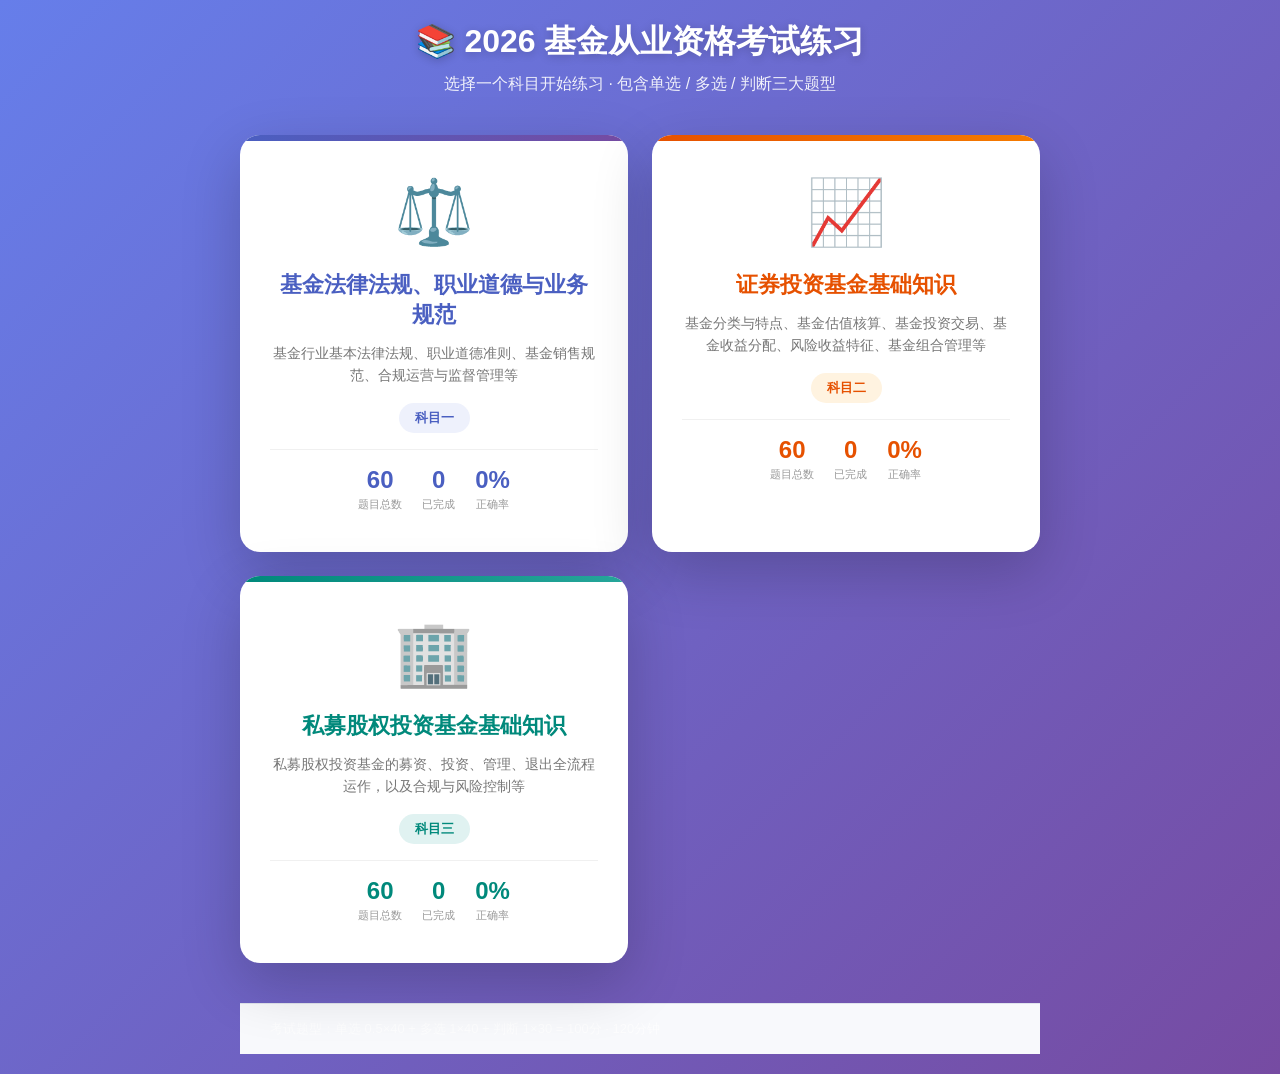
==== index.html @ 0e9dbfa1 "feat: 2026基金从业资格考试刷题网站 v1.0 - 三大科目180题（科目一60+科目二60+科目三60） - 单选/多选/判断三种题型 - 科目选择首页、章节筛选、题型筛选 - 顺序/随机切" ====
<!DOCTYPE html>
<html lang="zh-CN">
<head>
<meta charset="UTF-8">
<meta name="viewport" content="width=device-width, initial-scale=1.0">
<link rel="icon" href="data:image/svg+xml,<svg xmlns='http://www.w3.org/2000/svg' viewBox='0 0 100 100'><text y='.9em' font-size='90'>📚</text></svg>">
<title>2026基金从业资格考试练习</title>
<link rel="stylesheet" href="./assets/css/style.css">
</head>
<body>
<div class="container">
  <header>
    <h1>📚 2026 基金从业资格考试练习</h1>
    <p>选择一个科目开始练习 · 包含单选 / 多选 / 判断三大题型</p>
  </header>

  <div class="cards" id="subjectCards">
    <!-- 动态渲染 -->
  </div>

  <div class="footer" style="margin-top:40px;text-align:center;color:rgba(255,255,255,0.7);font-size:13px;">
    <p>考试题型：单选 0.5×40 + 多选 1×40 + 判断 1×30 = 100分 · 120分钟</p>
  </div>
</div>

<script src="./assets/js/config.js"></script>
<script src="./assets/js/storage.js"></script>
<script src="./assets/js/index.js"></script>
</body>
</html>
---- assets/css/style.css ----
/* ========================================
   基金从业资格刷题网站 - 全局样式
   参考 securities-exam-practice 风格
   ======================================== */

*, .quiz-area .question * { box-sizing: border-box; margin: 0; padding: 0; }

body {
  font-family: -apple-system, BlinkMacSystemFont, "PingFang SC", "Microsoft YaHei", sans-serif;
  background: linear-gradient(135deg, #667eea 0%, #764ba2 100%);
  min-height: 100vh;
  padding: 20px;
  color: #2c3e50;
}

/* ---- 首页容器 ---- */
.container { max-width: 800px; margin: 0 auto; }

header { text-align: center; color: #fff; margin-bottom: 40px; }
header h1 { font-size: 32px; margin-bottom: 10px; text-shadow: 0 2px 10px rgba(0,0,0,0.2); }
header p { font-size: 16px; opacity: 0.9; }

/* ---- 科目卡片网格 ---- */
.cards { display: grid; grid-template-columns: 1fr 1fr; gap: 24px; }

.card {
  background: #fff;
  border-radius: 20px;
  box-shadow: 0 20px 60px rgba(0,0,0,0.2);
  padding: 40px 30px;
  text-align: center;
  cursor: pointer;
  transition: all 0.3s ease;
  text-decoration: none;
  color: inherit;
  position: relative;
  overflow: hidden;
}
.card::before {
  content: '';
  position: absolute;
  top: 0; left: 0; right: 0;
  height: 6px;
  transition: height 0.3s;
}
.card-law::before   { background: linear-gradient(90deg, #4a5fc1, #764ba2); }
.card-base::before  { background: linear-gradient(90deg, #e65100, #f57c00); }
.card-private::before{ background: linear-gradient(90deg, #00897b, #26a69a); }

.card:hover { transform: translateY(-8px); box-shadow: 0 30px 80px rgba(0,0,0,0.3); }
.card:hover::before { height: 8px; }

.card-icon { font-size: 64px; margin-bottom: 20px; display: block; }
.card h2 { font-size: 22px; margin-bottom: 12px; color: #2c3e50; }
.card-law h2   { color: #4a5fc1; }
.card-base h2  { color: #e65100; }
.card-private h2 { color: #00897b; }
.card p { font-size: 14px; color: #777; line-height: 1.6; margin-bottom: 16px; }

.badge {
  display: inline-block;
  padding: 6px 16px;
  border-radius: 20px;
  font-size: 13px;
  font-weight: 600;
}
.card-law .badge   { background: #eef1fc; color: #4a5fc1; }
.card-base .badge  { background: #fff3e0; color: #e65100; }
.card-private .badge { background: #e0f2f1; color: #00897b; }

.stats-row {
  display: flex;
  justify-content: center;
  gap: 20px;
  margin-top: 16px;
  padding-top: 16px;
  border-top: 1px solid #f0f0f0;
}
.stat { text-align: center; }
.stat-num { font-size: 24px; font-weight: 800; display: block; }
.card-law .stat-num   { color: #4a5fc1; }
.card-base .stat-num  { color: #e65100; }
.card-private .stat-num { color: #00897b; }
.stat-label { font-size: 11px; color: #999; margin-top: 2px; }

/* ---- 练习页整体容器 ---- */
.app-container {
  max-width: 900px;
  margin: 0 auto;
  background: #fff;
  border-radius: 16px;
  box-shadow: 0 20px 60px rgba(0,0,0,0.3);
  overflow: hidden;
}

/* ---- 练习页头部 ---- */
.app-header {
  background: linear-gradient(135deg, #4a5fc1 0%, #5a3f8e 100%);
  color: #fff;
  padding: 30px;
  text-align: center;
  position: relative;
}
.app-header h1 { font-size: 26px; margin-bottom: 8px; }
.app-header p  { opacity: 0.9; font-size: 14px; }

.home-btn {
  position: absolute;
  top: 16px; left: 20px;
  color: #fff;
  text-decoration: none;
  font-size: 14px;
  padding: 6px 14px;
  border: 1.5px solid rgba(255,255,255,0.5);
  border-radius: 8px;
  transition: all 0.2s;
  background: rgba(255,255,255,0.1);
}
.home-btn:hover { background: rgba(255,255,255,0.25); border-color: #fff; }

/* ---- 控制栏 ---- */
.controls {
  padding: 20px 30px;
  background: #f8f9fc;
  border-bottom: 1px solid #e0e4ed;
  display: flex;
  flex-wrap: wrap;
  gap: 12px;
  align-items: center;
}
.controls label { font-size: 13px; color: #555; font-weight: 600; }

select, button {
  padding: 8px 14px;
  border: 1px solid #cbd2e0;
  border-radius: 8px;
  font-size: 14px;
  background: #fff;
  cursor: pointer;
  transition: all 0.2s;
}
button.primary {
  background: #4a5fc1;
  color: #fff;
  border-color: #4a5fc1;
  font-weight: 600;
}
button.primary:hover { background: #3a4fb0; }
button:hover:not(:disabled) { background: #f0f2f8; }

.jump-group { display: flex; align-items: center; gap: 4px; margin-left: 4px; }
.jump-group input {
  width: 56px;
  padding: 7px 8px;
  border: 1px solid #cbd2e0;
  border-radius: 8px;
  font-size: 14px;
  text-align: center;
}
.jump-group input:focus { outline: none; border-color: #4a5fc1; }
.jump-group button { padding: 7px 10px; font-size: 13px; }

.stats { margin-left: auto; font-size: 13px; color: #666; }
.stats span { font-weight: 700; color: #4a5fc1; }

/* ---- 进度条 ---- */
.progress-bar {
  height: 6px;
  background: #e0e4ed;
  overflow: hidden;
}
.progress-fill {
  height: 100%;
  background: linear-gradient(90deg, #4a5fc1, #764ba2);
  transition: width 0.3s;
}

/* ---- 题目区域 ---- */
.quiz-area { padding: 30px; min-height: 400px; }

.question-meta {
  display: flex;
  justify-content: space-between;
  margin-bottom: 16px;
  font-size: 13px;
  color: #888;
}
.q-type-tag {
  display: inline-block;
  padding: 3px 10px;
  border-radius: 12px;
  font-size: 12px;
  font-weight: 600;
}
.tag-single { background: #e3f2fd; color: #1565c0; }
.tag-multi  { background: #fff3e0; color: #e65100; }
.tag-tf     { background: #e8f5e9; color: #2e7d32; }

.question { font-size: 17px; line-height: 1.7; margin-bottom: 20px; font-weight: 500; }

.options { display: flex; flex-direction: column; gap: 10px; }
.option {
  padding: 14px 16px;
  border: 2px solid #e0e4ed;
  border-radius: 10px;
  cursor: pointer;
  transition: all 0.2s;
  font-size: 15px;
  line-height: 1.5;
  user-select: none;
}
.option:hover:not(.disabled) { border-color: #4a5fc1; background: #f4f6fd; }
.option.selected { border-color: #4a5fc1; background: #eef1fc; }
.option.correct { border-color: #2e7d32; background: #e8f5e9; color: #1b5e20; }
.option.wrong   { border-color: #c62828; background: #ffebee; color: #b71c1c; }
.option.disabled { cursor: default; }

.option-letter {
  display: inline-block;
  width: 24px; height: 24px;
  line-height: 24px;
  text-align: center;
  background: #e0e4ed;
  border-radius: 50%;
  margin-right: 10px;
  font-weight: 700;
  font-size: 13px;
}
.option.selected .option-letter { background: #4a5fc1; color: #fff; }
.option.correct .option-letter  { background: #2e7d32; color: #fff; }
.option.wrong .option-letter    { background: #c62828; color: #fff; }

/* ---- 操作按钮区 ---- */
.actions { margin-top: 24px; display: flex; gap: 10px; justify-content: space-between; }
.actions-right { display: flex; gap: 10px; }

/* ---- 解析区 ---- */
.explanation {
  margin-top: 20px;
  padding: 16px;
  background: #fffbe6;
  border-left: 4px solid #f5c518;
  border-radius: 8px;
  font-size: 14px;
  line-height: 1.7;
  display: none;
}
.explanation.show { display: block; }
.explanation strong { color: #8b6f00; }

/* ---- 结果页 ---- */
.result-box { text-align: center; padding: 40px 20px; }
.result-box h2 { font-size: 28px; margin-bottom: 12px; color: #4a5fc1; }
.result-box .score {
  font-size: 48px;
  font-weight: 800;
  color: #2e7d32;
  margin: 20px 0;
}

/* ---- 底部栏 ---- */
.footer {
  padding: 16px 30px;
  background: #f8f9fc;
  border-top: 1px solid #e0e4ed;
  display: flex;
  justify-content: space-between;
  align-items: center;
  flex-wrap: wrap;
  gap: 10px;
}
.footer-left a {
  color: #555;
  text-decoration: none;
  font-size: 14px;
  display: inline-flex;
  align-items: center;
  gap: 6px;
  transition: color 0.2s;
}
.footer-left a:hover { color: #4a5fc1; }
.gh-icon { width: 18px; height: 18px; vertical-align: middle; }

.star-btn {
  display: inline-flex;
  align-items: center;
  gap: 4px;
  padding: 4px 10px;
  border: 1px solid #cbd2e0;
  border-radius: 6px;
  font-size: 13px;
  color: #555;
  text-decoration: none;
  margin-left: 12px;
  transition: all 0.2s;
}
.star-btn:hover { background: #fff8e1; border-color: #f5c518; color: #8b6f00; }

.footer-right { display: flex; gap: 8px; flex-wrap: wrap; }
.footer-right button { padding: 5px 12px; font-size: 12px; border-radius: 6px; }

.save-indicator {
  font-size: 12px;
  color: #2e7d32;
  opacity: 0;
  transition: opacity 0.3s;
  margin-left: 8px;
}
.save-indicator.show { opacity: 1; }

/* ---- 响应式 ---- */
@media (max-width: 600px) {
  .cards { grid-template-columns: 1fr; }
  header h1 { font-size: 24px; }
  .card { padding: 30px 20px; }
  .card-icon { font-size: 48px; }
  .card h2 { font-size: 18px; }
  .quiz-area { padding: 20px; }
  .controls { padding: 15px; }
  .stats { width: 100%; margin-left: 0; }
  .app-header h1 { font-size: 20px; }
  .footer { padding: 12px 15px; }
  .footer-right button { font-size: 11px; padding: 4px 8px; }
}
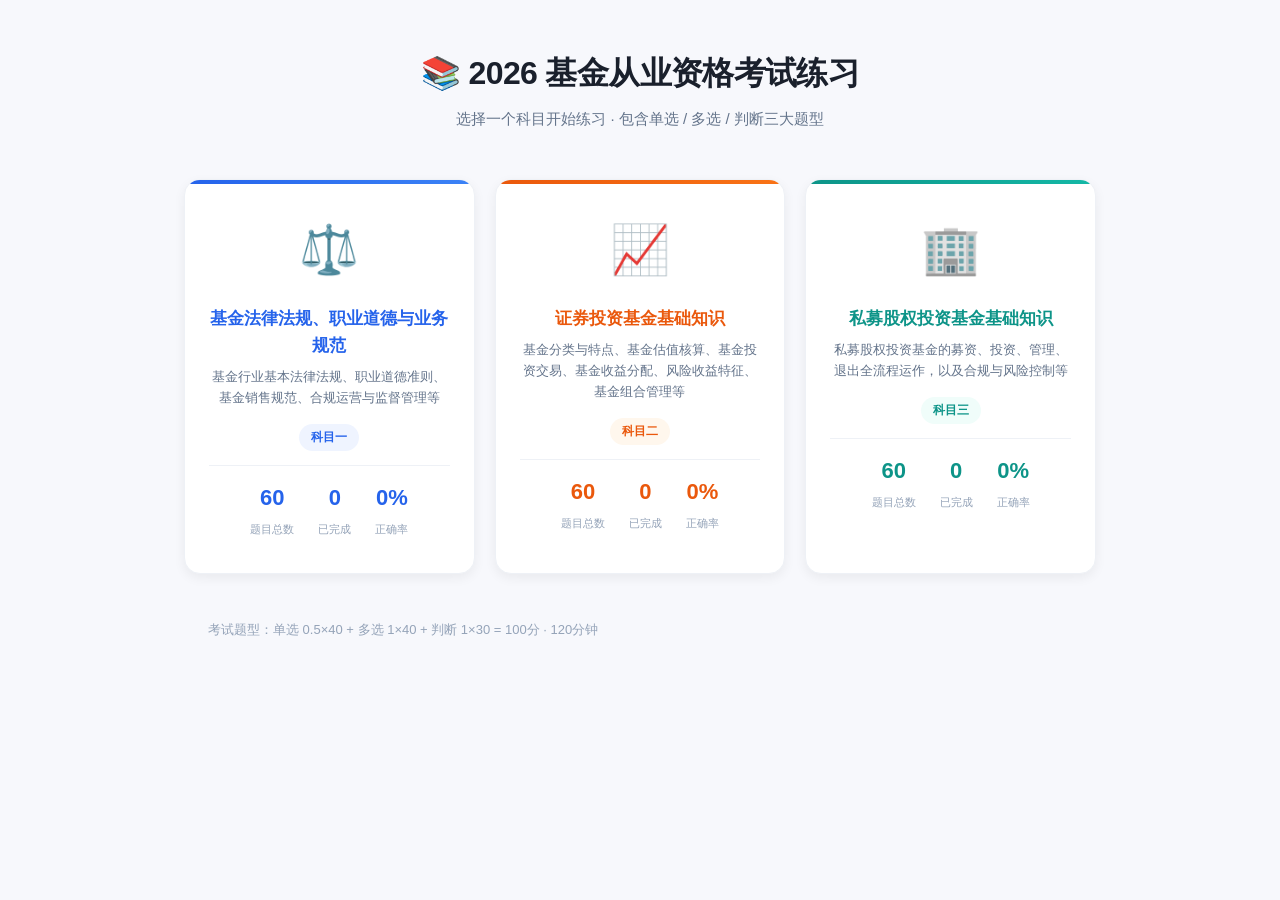
==== commit 5255370d: "更新样式和首页" ====
--- a/index.html
+++ b/index.html
@@ -18,7 +18,7 @@
     <!-- 动态渲染 -->
   </div>
 
-  <div class="footer" style="margin-top:40px;text-align:center;color:rgba(255,255,255,0.7);font-size:13px;">
+  <div class="footer" style="margin-top:32px;text-align:center;color:var(--text-muted);font-size:13px;border:none;background:transparent;box-shadow:none;">
     <p>考试题型：单选 0.5×40 + 多选 1×40 + 判断 1×30 = 100分 · 120分钟</p>
   </div>
 </div>
--- a/assets/css/style.css
+++ b/assets/css/style.css
@@ -1,36 +1,88 @@
 /* ========================================
-   基金从业资格刷题网站 - 全局样式
-   参考 securities-exam-practice 风格
+   基金从业资格刷题网站 - 浅色仪表板风格
+   白底 + 蓝色强调色
    ======================================== */
 
 *, .quiz-area .question * { box-sizing: border-box; margin: 0; padding: 0; }
 
+:root {
+  --bg: #f7f8fc;
+  --card: #ffffff;
+  --border: #e2e6ef;
+  --border-light: #eef1f6;
+  --text: #1a202c;
+  --text-secondary: #64748b;
+  --text-muted: #94a3b8;
+  --primary: #2563eb;
+  --primary-hover: #1d4ed8;
+  --primary-light: #eff4ff;
+  --primary-bg: #dbeafe;
+  --success: #16a34a;
+  --success-light: #dcfce7;
+  --danger: #dc2626;
+  --danger-light: #fee2e2;
+  --warning: #d97706;
+  --warning-light: #fef3c7;
+  --orange: #ea580c;
+  --orange-light: #fff7ed;
+  --teal: #0d9488;
+  --teal-light: #f0fdfa;
+  --shadow-sm: 0 1px 3px rgba(0,0,0,0.06);
+  --shadow: 0 4px 12px rgba(0,0,0,0.06);
+  --shadow-lg: 0 12px 40px rgba(0,0,0,0.08);
+  --radius: 12px;
+  --radius-sm: 8px;
+  --radius-lg: 16px;
+}
+
 body {
-  font-family: -apple-system, BlinkMacSystemFont, "PingFang SC", "Microsoft YaHei", sans-serif;
-  background: linear-gradient(135deg, #667eea 0%, #764ba2 100%);
+  font-family: -apple-system, BlinkMacSystemFont, "PingFang SC", "Microsoft YaHei", "Segoe UI", sans-serif;
+  background: var(--bg);
   min-height: 100vh;
-  padding: 20px;
-  color: #2c3e50;
-}
-
-/* ---- 首页容器 ---- */
-.container { max-width: 800px; margin: 0 auto; }
-
-header { text-align: center; color: #fff; margin-bottom: 40px; }
-header h1 { font-size: 32px; margin-bottom: 10px; text-shadow: 0 2px 10px rgba(0,0,0,0.2); }
-header p { font-size: 16px; opacity: 0.9; }
-
-/* ---- 科目卡片网格 ---- */
-.cards { display: grid; grid-template-columns: 1fr 1fr; gap: 24px; }
+  padding: 0;
+  color: var(--text);
+  line-height: 1.6;
+}
+
+/* ---- 首页 ---- */
+.container {
+  max-width: 960px;
+  margin: 0 auto;
+  padding: 48px 24px;
+}
+
+header {
+  text-align: center;
+  margin-bottom: 48px;
+}
+header h1 {
+  font-size: 32px;
+  font-weight: 700;
+  color: var(--text);
+  margin-bottom: 8px;
+  letter-spacing: -0.02em;
+}
+header p {
+  font-size: 15px;
+  color: var(--text-secondary);
+}
+
+/* ---- 科目卡片 ---- */
+.cards {
+  display: grid;
+  grid-template-columns: 1fr 1fr 1fr;
+  gap: 20px;
+}
 
 .card {
-  background: #fff;
-  border-radius: 20px;
-  box-shadow: 0 20px 60px rgba(0,0,0,0.2);
-  padding: 40px 30px;
+  background: var(--card);
+  border-radius: var(--radius-lg);
+  box-shadow: var(--shadow);
+  border: 1px solid var(--border-light);
+  padding: 32px 24px;
   text-align: center;
   cursor: pointer;
-  transition: all 0.3s ease;
+  transition: all 0.25s ease;
   text-decoration: none;
   color: inherit;
   position: relative;
@@ -40,150 +92,156 @@
   content: '';
   position: absolute;
   top: 0; left: 0; right: 0;
-  height: 6px;
-  transition: height 0.3s;
-}
-.card-law::before   { background: linear-gradient(90deg, #4a5fc1, #764ba2); }
-.card-base::before  { background: linear-gradient(90deg, #e65100, #f57c00); }
-.card-private::before{ background: linear-gradient(90deg, #00897b, #26a69a); }
-
-.card:hover { transform: translateY(-8px); box-shadow: 0 30px 80px rgba(0,0,0,0.3); }
-.card:hover::before { height: 8px; }
-
-.card-icon { font-size: 64px; margin-bottom: 20px; display: block; }
-.card h2 { font-size: 22px; margin-bottom: 12px; color: #2c3e50; }
-.card-law h2   { color: #4a5fc1; }
-.card-base h2  { color: #e65100; }
-.card-private h2 { color: #00897b; }
-.card p { font-size: 14px; color: #777; line-height: 1.6; margin-bottom: 16px; }
+  height: 4px;
+  transition: height 0.25s;
+}
+.card-law::before    { background: linear-gradient(90deg, #2563eb, #3b82f6); }
+.card-base::before   { background: linear-gradient(90deg, #ea580c, #f97316); }
+.card-private::before { background: linear-gradient(90deg, #0d9488, #14b8a6); }
+
+.card:hover {
+  transform: translateY(-4px);
+  box-shadow: var(--shadow-lg);
+  border-color: transparent;
+}
+.card:hover::before { height: 6px; }
+
+.card-icon { font-size: 48px; margin-bottom: 16px; display: block; }
+.card h2 { font-size: 17px; font-weight: 700; margin-bottom: 8px; }
+.card-law h2    { color: var(--primary); }
+.card-base h2   { color: var(--orange); }
+.card-private h2 { color: var(--teal); }
+.card p { font-size: 13px; color: var(--text-secondary); line-height: 1.6; margin-bottom: 14px; }
 
 .badge {
   display: inline-block;
-  padding: 6px 16px;
+  padding: 4px 12px;
   border-radius: 20px;
-  font-size: 13px;
+  font-size: 12px;
   font-weight: 600;
 }
-.card-law .badge   { background: #eef1fc; color: #4a5fc1; }
-.card-base .badge  { background: #fff3e0; color: #e65100; }
-.card-private .badge { background: #e0f2f1; color: #00897b; }
+.card-law .badge    { background: var(--primary-light); color: var(--primary); }
+.card-base .badge   { background: var(--orange-light); color: var(--orange); }
+.card-private .badge { background: var(--teal-light); color: var(--teal); }
 
 .stats-row {
   display: flex;
   justify-content: center;
-  gap: 20px;
-  margin-top: 16px;
-  padding-top: 16px;
-  border-top: 1px solid #f0f0f0;
+  gap: 24px;
+  margin-top: 14px;
+  padding-top: 14px;
+  border-top: 1px solid var(--border-light);
 }
 .stat { text-align: center; }
-.stat-num { font-size: 24px; font-weight: 800; display: block; }
-.card-law .stat-num   { color: #4a5fc1; }
-.card-base .stat-num  { color: #e65100; }
-.card-private .stat-num { color: #00897b; }
-.stat-label { font-size: 11px; color: #999; margin-top: 2px; }
+.stat-num { font-size: 22px; font-weight: 800; display: block; }
+.card-law .stat-num    { color: var(--primary); }
+.card-base .stat-num   { color: var(--orange); }
+.card-private .stat-num { color: var(--teal); }
+.stat-label { font-size: 11px; color: var(--text-muted); margin-top: 2px; }
 
 /* ---- 练习页整体容器 ---- */
 .app-container {
-  max-width: 900px;
+  max-width: 960px;
   margin: 0 auto;
-  background: #fff;
-  border-radius: 16px;
-  box-shadow: 0 20px 60px rgba(0,0,0,0.3);
+  background: var(--card);
+  border-radius: var(--radius-lg);
+  box-shadow: var(--shadow-lg);
   overflow: hidden;
+  margin-top: 24px;
+  margin-bottom: 24px;
 }
 
 /* ---- 练习页头部 ---- */
 .app-header {
-  background: linear-gradient(135deg, #4a5fc1 0%, #5a3f8e 100%);
+  background: linear-gradient(135deg, #2563eb 0%, #1e40af 100%);
   color: #fff;
-  padding: 30px;
-  text-align: center;
+  padding: 32px 30px;
   position: relative;
 }
-.app-header h1 { font-size: 26px; margin-bottom: 8px; }
-.app-header p  { opacity: 0.9; font-size: 14px; }
+.app-header h1 { font-size: 24px; font-weight: 700; margin-bottom: 4px; }
+.app-header p  { opacity: 0.85; font-size: 14px; }
 
 .home-btn {
   position: absolute;
-  top: 16px; left: 20px;
+  top: 20px; left: 24px;
   color: #fff;
   text-decoration: none;
-  font-size: 14px;
+  font-size: 13px;
   padding: 6px 14px;
-  border: 1.5px solid rgba(255,255,255,0.5);
-  border-radius: 8px;
+  border: 1.5px solid rgba(255,255,255,0.4);
+  border-radius: var(--radius-sm);
   transition: all 0.2s;
   background: rgba(255,255,255,0.1);
 }
-.home-btn:hover { background: rgba(255,255,255,0.25); border-color: #fff; }
+.home-btn:hover { background: rgba(255,255,255,0.2); border-color: #fff; }
 
 /* ---- 控制栏 ---- */
 .controls {
-  padding: 20px 30px;
-  background: #f8f9fc;
-  border-bottom: 1px solid #e0e4ed;
+  padding: 16px 24px;
+  background: var(--bg);
+  border-bottom: 1px solid var(--border);
   display: flex;
   flex-wrap: wrap;
-  gap: 12px;
+  gap: 10px;
   align-items: center;
 }
-.controls label { font-size: 13px; color: #555; font-weight: 600; }
+.controls label { font-size: 13px; color: var(--text-secondary); font-weight: 600; }
 
 select, button {
-  padding: 8px 14px;
-  border: 1px solid #cbd2e0;
-  border-radius: 8px;
-  font-size: 14px;
-  background: #fff;
+  padding: 7px 14px;
+  border: 1px solid var(--border);
+  border-radius: var(--radius-sm);
+  font-size: 13px;
+  background: var(--card);
   cursor: pointer;
   transition: all 0.2s;
+  color: var(--text);
 }
 button.primary {
-  background: #4a5fc1;
+  background: var(--primary);
   color: #fff;
-  border-color: #4a5fc1;
+  border-color: var(--primary);
   font-weight: 600;
 }
-button.primary:hover { background: #3a4fb0; }
-button:hover:not(:disabled) { background: #f0f2f8; }
+button.primary:hover { background: var(--primary-hover); }
+button:hover:not(:disabled) { background: #f5f6fa; }
 
 .jump-group { display: flex; align-items: center; gap: 4px; margin-left: 4px; }
 .jump-group input {
   width: 56px;
-  padding: 7px 8px;
-  border: 1px solid #cbd2e0;
-  border-radius: 8px;
-  font-size: 14px;
+  padding: 6px 8px;
+  border: 1px solid var(--border);
+  border-radius: var(--radius-sm);
+  font-size: 13px;
   text-align: center;
 }
-.jump-group input:focus { outline: none; border-color: #4a5fc1; }
-.jump-group button { padding: 7px 10px; font-size: 13px; }
-
-.stats { margin-left: auto; font-size: 13px; color: #666; }
-.stats span { font-weight: 700; color: #4a5fc1; }
+.jump-group input:focus { outline: none; border-color: var(--primary); box-shadow: 0 0 0 3px rgba(37,99,235,0.1); }
+.jump-group button { padding: 6px 10px; font-size: 13px; }
+
+.stats { margin-left: auto; font-size: 13px; color: var(--text-secondary); }
+.stats span { font-weight: 700; color: var(--primary); }
 
 /* ---- 进度条 ---- */
 .progress-bar {
-  height: 6px;
-  background: #e0e4ed;
+  height: 4px;
+  background: var(--border);
   overflow: hidden;
 }
 .progress-fill {
   height: 100%;
-  background: linear-gradient(90deg, #4a5fc1, #764ba2);
+  background: linear-gradient(90deg, #2563eb, #60a5fa);
   transition: width 0.3s;
 }
 
 /* ---- 题目区域 ---- */
-.quiz-area { padding: 30px; min-height: 400px; }
+.quiz-area { padding: 32px; min-height: 400px; }
 
 .question-meta {
   display: flex;
   justify-content: space-between;
   margin-bottom: 16px;
   font-size: 13px;
-  color: #888;
+  color: var(--text-muted);
 }
 .q-type-tag {
   display: inline-block;
@@ -192,77 +250,96 @@
   font-size: 12px;
   font-weight: 600;
 }
-.tag-single { background: #e3f2fd; color: #1565c0; }
-.tag-multi  { background: #fff3e0; color: #e65100; }
-.tag-tf     { background: #e8f5e9; color: #2e7d32; }
-
-.question { font-size: 17px; line-height: 1.7; margin-bottom: 20px; font-weight: 500; }
+.tag-single { background: var(--primary-light); color: var(--primary); }
+.tag-multi  { background: var(--orange-light); color: var(--orange); }
+.tag-tf     { background: var(--success-light); color: var(--success); }
+
+.question { font-size: 17px; line-height: 1.8; margin-bottom: 24px; font-weight: 500; color: var(--text); }
 
 .options { display: flex; flex-direction: column; gap: 10px; }
 .option {
   padding: 14px 16px;
-  border: 2px solid #e0e4ed;
-  border-radius: 10px;
+  border: 1.5px solid var(--border);
+  border-radius: var(--radius);
   cursor: pointer;
   transition: all 0.2s;
   font-size: 15px;
   line-height: 1.5;
   user-select: none;
-}
-.option:hover:not(.disabled) { border-color: #4a5fc1; background: #f4f6fd; }
-.option.selected { border-color: #4a5fc1; background: #eef1fc; }
-.option.correct { border-color: #2e7d32; background: #e8f5e9; color: #1b5e20; }
-.option.wrong   { border-color: #c62828; background: #ffebee; color: #b71c1c; }
+  background: var(--card);
+}
+.option:hover:not(.disabled) {
+  border-color: var(--primary);
+  background: var(--primary-light);
+}
+.option.selected {
+  border-color: var(--primary);
+  background: var(--primary-light);
+  box-shadow: 0 0 0 3px rgba(37,99,235,0.08);
+}
+.option.correct {
+  border-color: var(--success);
+  background: var(--success-light);
+  color: #166534;
+}
+.option.wrong {
+  border-color: var(--danger);
+  background: var(--danger-light);
+  color: #991b1b;
+}
 .option.disabled { cursor: default; }
 
 .option-letter {
-  display: inline-block;
-  width: 24px; height: 24px;
-  line-height: 24px;
-  text-align: center;
-  background: #e0e4ed;
+  display: inline-flex;
+  align-items: center;
+  justify-content: center;
+  width: 26px; height: 26px;
+  background: var(--bg);
   border-radius: 50%;
-  margin-right: 10px;
+  margin-right: 12px;
   font-weight: 700;
-  font-size: 13px;
-}
-.option.selected .option-letter { background: #4a5fc1; color: #fff; }
-.option.correct .option-letter  { background: #2e7d32; color: #fff; }
-.option.wrong .option-letter    { background: #c62828; color: #fff; }
+  font-size: 12px;
+  color: var(--text-secondary);
+  flex-shrink: 0;
+  vertical-align: middle;
+}
+.option.selected .option-letter { background: var(--primary); color: #fff; }
+.option.correct .option-letter  { background: var(--success); color: #fff; }
+.option.wrong .option-letter    { background: var(--danger); color: #fff; }
 
 /* ---- 操作按钮区 ---- */
-.actions { margin-top: 24px; display: flex; gap: 10px; justify-content: space-between; }
+.actions { margin-top: 28px; display: flex; gap: 10px; justify-content: space-between; }
 .actions-right { display: flex; gap: 10px; }
 
 /* ---- 解析区 ---- */
 .explanation {
   margin-top: 20px;
-  padding: 16px;
-  background: #fffbe6;
-  border-left: 4px solid #f5c518;
-  border-radius: 8px;
+  padding: 16px 20px;
+  background: #fffef5;
+  border-left: 4px solid #eab308;
+  border-radius: var(--radius-sm);
   font-size: 14px;
   line-height: 1.7;
   display: none;
 }
 .explanation.show { display: block; }
-.explanation strong { color: #8b6f00; }
+.explanation strong { color: #92400e; }
 
 /* ---- 结果页 ---- */
-.result-box { text-align: center; padding: 40px 20px; }
-.result-box h2 { font-size: 28px; margin-bottom: 12px; color: #4a5fc1; }
+.result-box { text-align: center; padding: 48px 20px; }
+.result-box h2 { font-size: 24px; font-weight: 700; margin-bottom: 12px; color: var(--primary); }
 .result-box .score {
-  font-size: 48px;
+  font-size: 52px;
   font-weight: 800;
-  color: #2e7d32;
+  color: var(--success);
   margin: 20px 0;
 }
 
 /* ---- 底部栏 ---- */
 .footer {
-  padding: 16px 30px;
-  background: #f8f9fc;
-  border-top: 1px solid #e0e4ed;
+  padding: 14px 24px;
+  background: var(--bg);
+  border-top: 1px solid var(--border);
   display: flex;
   justify-content: space-between;
   align-items: center;
@@ -270,38 +347,38 @@
   gap: 10px;
 }
 .footer-left a {
-  color: #555;
+  color: var(--text-secondary);
   text-decoration: none;
-  font-size: 14px;
+  font-size: 13px;
   display: inline-flex;
   align-items: center;
   gap: 6px;
   transition: color 0.2s;
 }
-.footer-left a:hover { color: #4a5fc1; }
-.gh-icon { width: 18px; height: 18px; vertical-align: middle; }
+.footer-left a:hover { color: var(--primary); }
+.gh-icon { width: 16px; height: 16px; vertical-align: middle; }
 
 .star-btn {
   display: inline-flex;
   align-items: center;
   gap: 4px;
   padding: 4px 10px;
-  border: 1px solid #cbd2e0;
+  border: 1px solid var(--border);
   border-radius: 6px;
-  font-size: 13px;
-  color: #555;
+  font-size: 12px;
+  color: var(--text-secondary);
   text-decoration: none;
-  margin-left: 12px;
+  margin-left: 10px;
   transition: all 0.2s;
 }
-.star-btn:hover { background: #fff8e1; border-color: #f5c518; color: #8b6f00; }
-
-.footer-right { display: flex; gap: 8px; flex-wrap: wrap; }
+.star-btn:hover { background: var(--warning-light); border-color: var(--warning); color: var(--warning); }
+
+.footer-right { display: flex; gap: 6px; flex-wrap: wrap; }
 .footer-right button { padding: 5px 12px; font-size: 12px; border-radius: 6px; }
 
 .save-indicator {
   font-size: 12px;
-  color: #2e7d32;
+  color: var(--success);
   opacity: 0;
   transition: opacity 0.3s;
   margin-left: 8px;
@@ -309,16 +386,26 @@
 .save-indicator.show { opacity: 1; }
 
 /* ---- 响应式 ---- */
-@media (max-width: 600px) {
+@media (max-width: 768px) {
   .cards { grid-template-columns: 1fr; }
   header h1 { font-size: 24px; }
-  .card { padding: 30px 20px; }
-  .card-icon { font-size: 48px; }
-  .card h2 { font-size: 18px; }
+  .card { padding: 24px 20px; }
+  .card-icon { font-size: 40px; }
+  .card h2 { font-size: 16px; }
   .quiz-area { padding: 20px; }
-  .controls { padding: 15px; }
+  .controls { padding: 12px 16px; }
   .stats { width: 100%; margin-left: 0; }
-  .app-header h1 { font-size: 20px; }
-  .footer { padding: 12px 15px; }
+  .app-header h1 { font-size: 18px; }
+  .app-header { padding: 24px 20px; }
+  .footer { padding: 10px 16px; }
   .footer-right button { font-size: 11px; padding: 4px 8px; }
-}
+  .container { padding: 24px 16px; }
+}
+
+@media (max-width: 480px) {
+  body { padding: 0; }
+  .container { padding: 16px 12px; }
+  .app-container { border-radius: 0; margin: 8px; }
+  .controls { gap: 8px; }
+  .jump-group { display: none; }
+}
